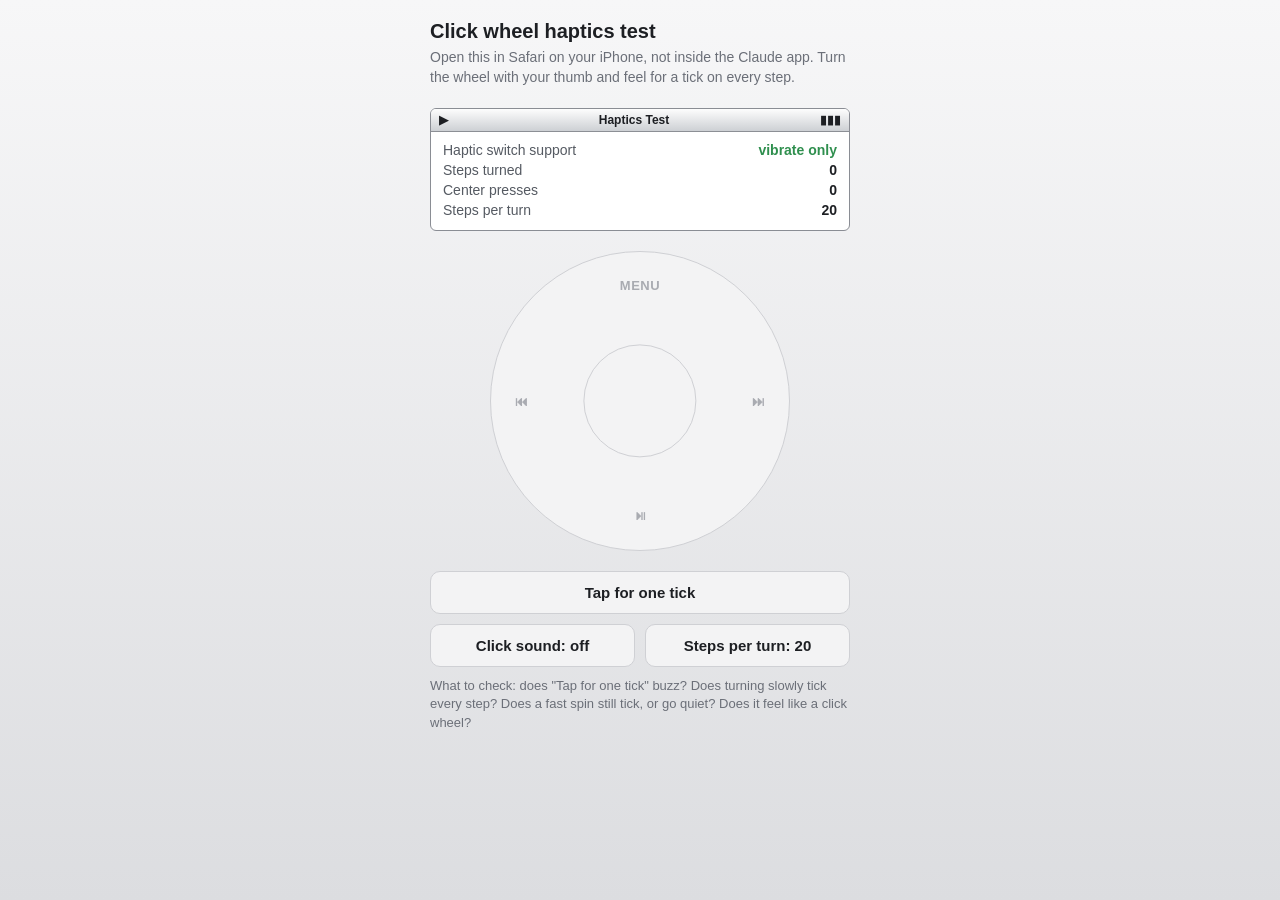
==== docs/haptics/index.html @ 673efbee "iPod for Spotify: iOS prototype and web haptics test Co-Authored-By: Claude Opus 5.5 <noreply@anthro" ====
<!doctype html>
<html lang="en">
<head>
<meta charset="utf-8">
<meta name="viewport" content="width=device-width, initial-scale=1, viewport-fit=cover">
<meta name="apple-mobile-web-app-capable" content="yes">
<title>Click Wheel Haptics Test</title>
<meta name="claude:viewport-fit-sides" content="cover">
<style>
  /* Layout: one centred column — a tiny LCD readout, the wheel, three test controls. */
  :root {
    --bg: #e9eaec;
    --body-top: #f7f7f8;
    --body-bottom: #dcdde0;
    --fg: #1d1f23;
    --muted: #6b6f78;
    --lcd: #ffffff;
    --lcd-edge: #8a8d94;
    --wheel: #f3f3f4;
    --wheel-edge: #cfd0d4;
    --wheel-label: #a9abb1;
    --accent: #2a73d8;
    --good: #2f8f4e;
    --bad: #b8433a;
    --font-ui: "Helvetica Neue", Helvetica, Arial, sans-serif;
  }
  @media (prefers-color-scheme: dark) {
    :root:not([data-theme="light"]) {
      --bg: #131416; --body-top: #26282c; --body-bottom: #121315; --fg: #eceef1; --muted: #9a9ea7;
      --lcd: #f4f5f7; --lcd-edge: #44474d; --wheel: #232528; --wheel-edge: #0b0b0c; --wheel-label: #c9cbd0;
      --accent: #5b9bef; --good: #5cc07f; --bad: #e07a70; color-scheme: dark;
    }
  }
  :root[data-theme="dark"] {
    --bg: #131416; --body-top: #26282c; --body-bottom: #121315; --fg: #eceef1; --muted: #9a9ea7;
    --lcd: #f4f5f7; --lcd-edge: #44474d; --wheel: #232528; --wheel-edge: #0b0b0c; --wheel-label: #c9cbd0;
    --accent: #5b9bef; --good: #5cc07f; --bad: #e07a70; color-scheme: dark;
  }
  * { box-sizing: border-box; }
  html, body { height: 100%; margin: 0; }
  body {
    background: linear-gradient(var(--body-top), var(--body-bottom));
    background-color: var(--bg);
    color: var(--fg);
    font-family: var(--font-ui);
    padding-left: max(16px, env(safe-area-inset-left, 0px));
    padding-right: max(16px, env(safe-area-inset-right, 0px));
    padding-block: 20px;
    -webkit-user-select: none; user-select: none;
    -webkit-tap-highlight-color: transparent;
  }
  main { max-width: 420px; margin: 0 auto; display: flex; flex-direction: column; gap: 20px; align-items: stretch; }
  h1 { font-size: 20px; margin: 0; text-wrap: balance; }
  .intro { margin: 4px 0 0; color: var(--muted); line-height: 1.45; font-size: 14px; }
  .lcd {
    background: var(--lcd); color: #1d1f23; border: 1.5px solid var(--lcd-edge); border-radius: 6px;
    overflow: hidden;
  }
  .lcd-bar {
    display: flex; justify-content: space-between; align-items: center; padding: 4px 8px;
    font-size: 12px; font-weight: 700;
    background: linear-gradient(#fdfdfd, #cdd0d4); border-bottom: 0.5px solid #8c8f95;
  }
  .lcd-body { padding: 10px 12px 12px; display: grid; grid-template-columns: 1fr auto; gap: 4px 12px; font-size: 14px; }
  .lcd-body .k { color: #555a62; }
  .lcd-body .v { font-weight: 700; font-variant-numeric: tabular-nums; text-align: right; }
  .ok { color: #2f8f4e; } .no { color: #b8433a; }
  .wheel-wrap { display: flex; justify-content: center; }
  .wheel {
    position: relative; width: min(78vw, 300px); aspect-ratio: 1; max-width: 100%;
    border-radius: 50%; background: var(--wheel); border: 1px solid var(--wheel-edge);
    touch-action: none; cursor: grab;
  }
  .wheel span { position: absolute; color: var(--wheel-label); font-weight: 700; font-size: 13px; pointer-events: none; }
  .wheel .menu { top: 9%; left: 50%; transform: translateX(-50%); letter-spacing: 0.04em; }
  .wheel .prev { left: 8%; top: 50%; transform: translateY(-50%); }
  .wheel .next { right: 8%; top: 50%; transform: translateY(-50%); }
  .wheel .play { bottom: 9%; left: 50%; transform: translateX(-50%); }
  .center {
    position: absolute; left: 50%; top: 50%; width: 38%; aspect-ratio: 1; transform: translate(-50%, -50%);
    border-radius: 50%; background: var(--wheel); border: 1px solid var(--wheel-edge);
  }
  .center.down { filter: brightness(0.93); }
  .controls { display: flex; flex-direction: column; gap: 10px; }
  button {
    font: inherit; font-size: 15px; font-weight: 600; padding: 12px 14px; border-radius: 10px;
    border: 1px solid var(--wheel-edge); background: var(--wheel); color: var(--fg); cursor: pointer;
  }
  button:focus-visible { outline: 2px solid var(--accent); outline-offset: 2px; }
  .row { display: flex; gap: 10px; flex-wrap: wrap; }
  .row button { flex: 1 1 140px; }
  button[aria-pressed="true"] { border-color: var(--accent); color: var(--accent); }
  .note { color: var(--muted); font-size: 13px; line-height: 1.45; margin: 0; }
  .hidden-switch { position: fixed; left: -9999px; top: 0; opacity: 0; pointer-events: none; }
</style>
</head>
<body>

<main>
  <header>
    <h1>Click wheel haptics test</h1>
    <p class="intro">Open this in Safari on your iPhone, not inside the Claude app. Turn the wheel with your thumb and feel for a tick on every step.</p>
  </header>

  <section class="lcd" aria-live="polite">
    <div class="lcd-bar"><span>▶</span><span>Haptics Test</span><span>▮▮▮</span></div>
    <div class="lcd-body">
      <span class="k">Haptic switch support</span><span class="v" id="support">checking…</span>
      <span class="k">Steps turned</span><span class="v" id="steps">0</span>
      <span class="k">Center presses</span><span class="v" id="presses">0</span>
      <span class="k">Steps per turn</span><span class="v" id="spt">20</span>
    </div>
  </section>

  <div class="wheel-wrap">
    <div class="wheel" id="wheel" role="slider" aria-label="Click wheel" aria-valuenow="0" tabindex="0">
      <span class="menu">MENU</span><span class="prev">⏮</span><span class="next">⏭</span><span class="play">⏯</span>
      <div class="center" id="center"></div>
    </div>
  </div>

  <div class="controls">
    <button id="single" type="button">Tap for one tick</button>
    <div class="row">
      <button id="sound" type="button" aria-pressed="false">Click sound: off</button>
      <button id="density" type="button">Steps per turn: 20</button>
    </div>
    <p class="note">What to check: does "Tap for one tick" buzz? Does turning slowly tick every step? Does a fast spin still tick, or go quiet? Does it feel like a click wheel?</p>
  </div>

  <label class="hidden-switch" id="hapticLabel" aria-hidden="true"><input type="checkbox" switch id="hapticInput" tabindex="-1"></label>
</main>

<script>
  const $ = id => document.getElementById(id);
  const label = $('hapticLabel'), input = $('hapticInput');

  // Safari 18+ gives a haptic tap when its native switch toggles. Clicking a hidden one is the only
  // way a web page on iPhone can make the Taptic Engine tick (navigator.vibrate is not supported there).
  const supportsSwitch = 'switch' in input;
  $('support').textContent = supportsSwitch ? 'yes' : (navigator.vibrate ? 'vibrate only' : 'no');
  $('support').className = 'v ' + (supportsSwitch || navigator.vibrate ? 'ok' : 'no');

  let audio = null, soundOn = false;
  function clickSound() {
    if (!soundOn) return;
    try {
      audio = audio || new (window.AudioContext || window.webkitAudioContext)();
      const t = audio.currentTime, osc = audio.createOscillator(), gain = audio.createGain();
      osc.type = 'square'; osc.frequency.value = 2400;
      gain.gain.setValueAtTime(0.08, t); gain.gain.exponentialRampToValueAtTime(0.0001, t + 0.012);
      osc.connect(gain).connect(audio.destination); osc.start(t); osc.stop(t + 0.015);
    } catch (e) {}
  }
  function tick() {
    if (supportsSwitch) label.click();
    else if (navigator.vibrate) navigator.vibrate(8);
    clickSound();
  }

  let steps = 0, presses = 0, perTurn = 20;
  const wheel = $('wheel'), center = $('center');
  let last = null, acc = 0, inCenter = false;

  function angleOf(e) {
    const r = wheel.getBoundingClientRect();
    return Math.atan2(e.clientY - (r.top + r.height / 2), e.clientX - (r.left + r.width / 2));
  }
  function distOf(e) {
    const r = wheel.getBoundingClientRect();
    return Math.hypot(e.clientX - (r.left + r.width / 2), e.clientY - (r.top + r.height / 2)) / (r.width / 2);
  }
  wheel.addEventListener('pointerdown', e => {
    wheel.setPointerCapture(e.pointerId);
    inCenter = distOf(e) < 0.38;
    if (inCenter) { center.classList.add('down'); return; }
    last = angleOf(e); acc = 0;
  });
  wheel.addEventListener('pointermove', e => {
    if (inCenter || last === null) return;
    const a = angleOf(e); let d = a - last;
    if (d > Math.PI) d -= 2 * Math.PI; if (d < -Math.PI) d += 2 * Math.PI;
    last = a; acc += d;
    const step = 2 * Math.PI / perTurn;
    while (Math.abs(acc) >= step) {
      acc -= Math.sign(acc) * step;
      steps += 1; $('steps').textContent = steps; wheel.setAttribute('aria-valuenow', steps);
      tick();
    }
  });
  function end() {
    if (inCenter) { presses += 1; $('presses').textContent = presses; tick(); }
    center.classList.remove('down'); inCenter = false; last = null;
  }
  wheel.addEventListener('pointerup', end);
  wheel.addEventListener('pointercancel', () => { center.classList.remove('down'); inCenter = false; last = null; });
  wheel.addEventListener('keydown', e => {
    if (e.key === 'ArrowRight' || e.key === 'ArrowDown') { steps += 1; $('steps').textContent = steps; tick(); e.preventDefault(); }
    if (e.key === 'ArrowLeft' || e.key === 'ArrowUp') { steps += 1; $('steps').textContent = steps; tick(); e.preventDefault(); }
  });

  $('single').addEventListener('click', tick);
  $('sound').addEventListener('click', e => {
    soundOn = !soundOn;
    e.currentTarget.setAttribute('aria-pressed', soundOn);
    e.currentTarget.textContent = 'Click sound: ' + (soundOn ? 'on' : 'off');
    clickSound();
  });
  const densities = [12, 20, 30];
  $('density').addEventListener('click', e => {
    perTurn = densities[(densities.indexOf(perTurn) + 1) % densities.length];
    e.currentTarget.textContent = 'Steps per turn: ' + perTurn;
    $('spt').textContent = perTurn;
  });
</script>
</body>
</html>
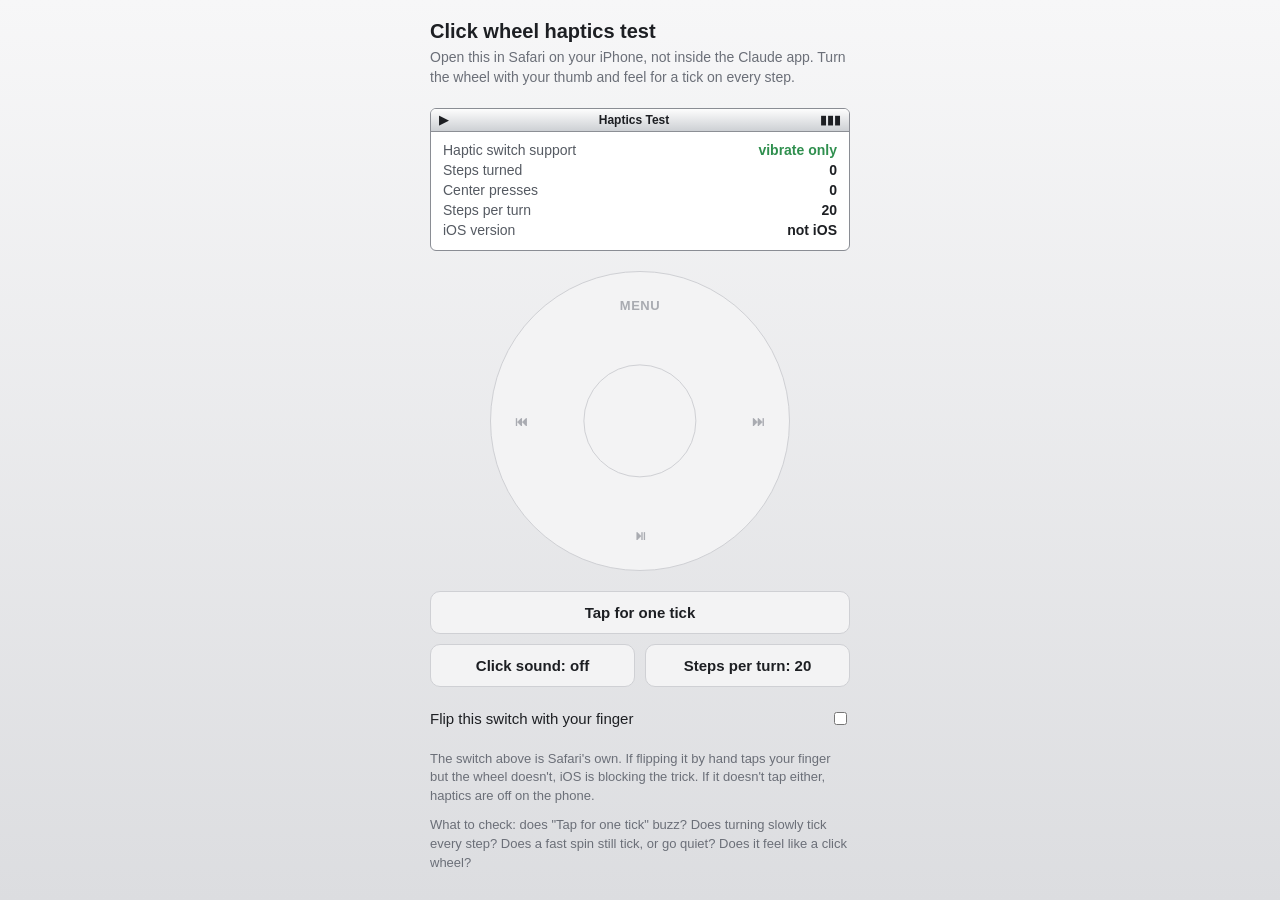
==== commit 34de6f47: "Haptics test: add a hand-flipped native switch and iOS version readout Co-Authored-By: Claude Opus 5" ====
--- a/docs/haptics/index.html
+++ b/docs/haptics/index.html
@@ -91,6 +91,7 @@
   .row button { flex: 1 1 140px; }
   button[aria-pressed="true"] { border-color: var(--accent); color: var(--accent); }
   .note { color: var(--muted); font-size: 13px; line-height: 1.45; margin: 0; }
+  .real-switch { display: flex; align-items: center; justify-content: space-between; gap: 12px; padding: 12px 0; font-size: 15px; }
   .hidden-switch { position: fixed; left: -9999px; top: 0; opacity: 0; pointer-events: none; }
 </style>
 </head>
@@ -109,6 +110,7 @@
       <span class="k">Steps turned</span><span class="v" id="steps">0</span>
       <span class="k">Center presses</span><span class="v" id="presses">0</span>
       <span class="k">Steps per turn</span><span class="v" id="spt">20</span>
+      <span class="k">iOS version</span><span class="v" id="ios">?</span>
     </div>
   </section>
 
@@ -125,6 +127,8 @@
       <button id="sound" type="button" aria-pressed="false">Click sound: off</button>
       <button id="density" type="button">Steps per turn: 20</button>
     </div>
+    <label class="real-switch">Flip this switch with your finger <input type="checkbox" switch></label>
+    <p class="note">The switch above is Safari's own. If flipping it by hand taps your finger but the wheel doesn't, iOS is blocking the trick. If it doesn't tap either, haptics are off on the phone.</p>
     <p class="note">What to check: does "Tap for one tick" buzz? Does turning slowly tick every step? Does a fast spin still tick, or go quiet? Does it feel like a click wheel?</p>
   </div>
 
@@ -157,6 +161,9 @@
     else if (navigator.vibrate) navigator.vibrate(8);
     clickSound();
   }
+
+  const iosMatch = navigator.userAgent.match(/OS (\d+)_(\d+)/);
+  $('ios').textContent = iosMatch ? iosMatch[1] + '.' + iosMatch[2] : 'not iOS';
 
   let steps = 0, presses = 0, perTurn = 20;
   const wheel = $('wheel'), center = $('center');
